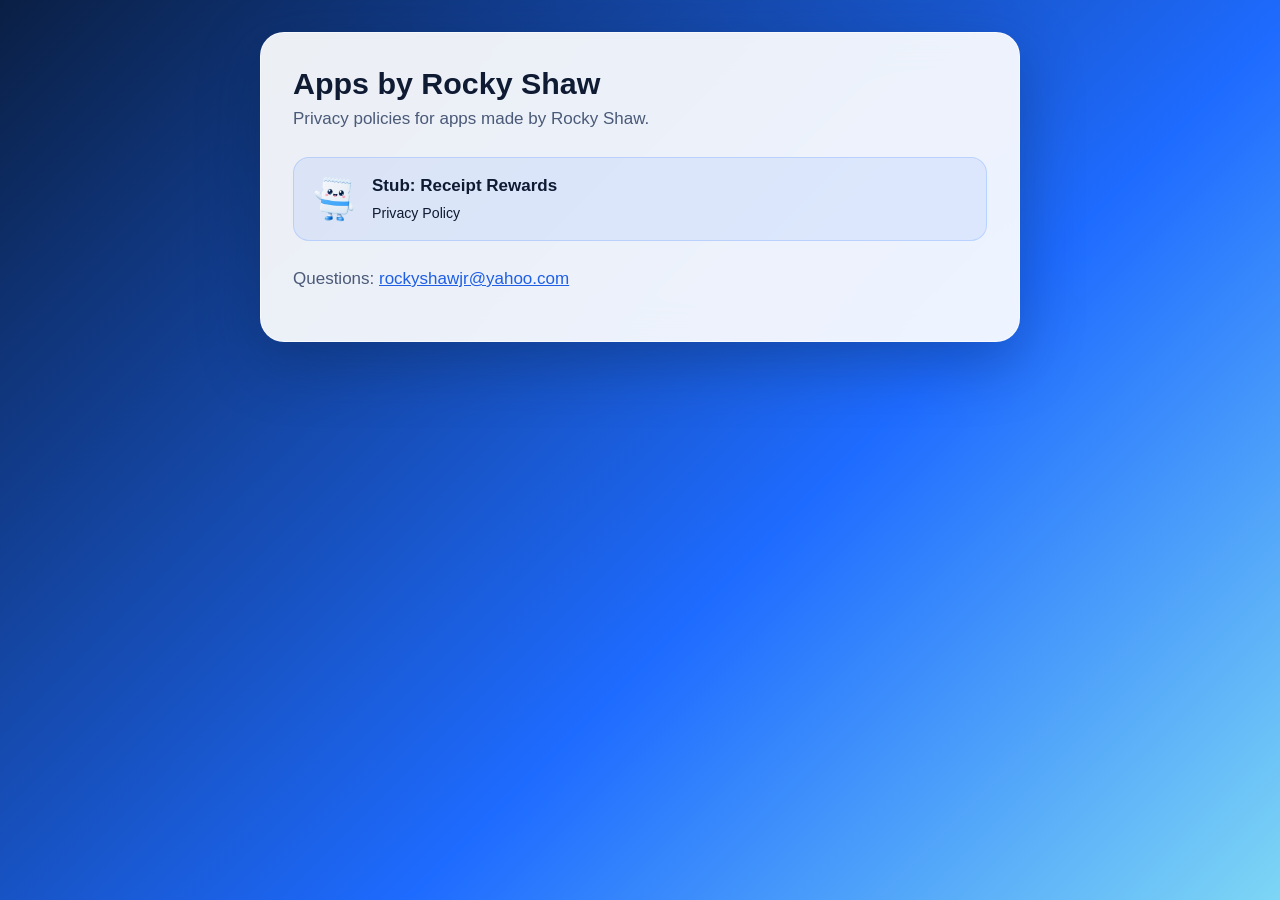
==== index.html @ 3ce2a339 "Privacy policies for apps by Rocky Shaw, starting with Stub" ====
<!doctype html>
<html lang="en">
<head>
<meta charset="utf-8">
<meta name="viewport" content="width=device-width, initial-scale=1">
<title>Apps by Rocky Shaw: Privacy Policies</title>
<link rel="stylesheet" href="style.css">
</head>
<body>
<main class="card">
<h1>Apps by Rocky Shaw</h1>
<p class="sub">Privacy policies for apps made by Rocky Shaw.</p>
<ul class="apps">
<li><a href="stub/"><img src="stub/stubby.png" width="48" height="48" alt=""><span><strong>Stub: Receipt Rewards</strong><br><small>Privacy Policy</small></span></a></li>
</ul>
<p class="contact">Questions: <a href="mailto:rockyshawjr@yahoo.com">rockyshawjr@yahoo.com</a></p>
</main>
</body>
</html>
---- style.css ----
:root { color-scheme: light dark; }
* { box-sizing: border-box; }
body { margin: 0; min-height: 100vh; font: 17px/1.6 -apple-system, BlinkMacSystemFont, "Segoe UI", Roboto, Helvetica, Arial, sans-serif;
  background: linear-gradient(135deg, #0a1f44 0%, #1e6bff 60%, #7dd6f5 100%) fixed; color: #0f1b33; padding: 32px 16px; }
.card { max-width: 760px; margin: 0 auto; background: rgba(255,255,255,0.92); border: 1px solid rgba(255,255,255,0.6);
  border-radius: 24px; padding: 32px; box-shadow: 0 20px 60px rgba(10,31,68,0.35); backdrop-filter: blur(20px); }
h1 { margin: 0; font-size: 1.9rem; line-height: 1.2; }
h2 { margin-top: 1.8em; font-size: 1.2rem; color: #1e4fd6; }
.sub { margin: 4px 0 0; color: #4a5a78; }
a { color: #1e5fe6; }
.back { margin: 0 0 16px; font-size: 0.95rem; }
.app-head { display: flex; align-items: center; gap: 16px; margin-bottom: 16px; }
.apps { list-style: none; padding: 0; margin: 24px 0; }
.apps a { display: flex; align-items: center; gap: 14px; padding: 14px 16px; border-radius: 16px; text-decoration: none; color: inherit;
  background: rgba(30,107,255,0.08); border: 1px solid rgba(30,107,255,0.18); }
.apps a:hover { background: rgba(30,107,255,0.14); }
.contact { color: #4a5a78; }
footer { text-align: center; color: rgba(255,255,255,0.85); font-size: 0.9rem; margin-top: 20px; }
@media (prefers-color-scheme: dark) {
  .card { background: rgba(12,24,52,0.85); border-color: rgba(255,255,255,0.15); color: #e8eefc; }
  .sub, .contact { color: #a9b8d8; } h2 { color: #7dd6f5; } a { color: #8cc4ff; }
}
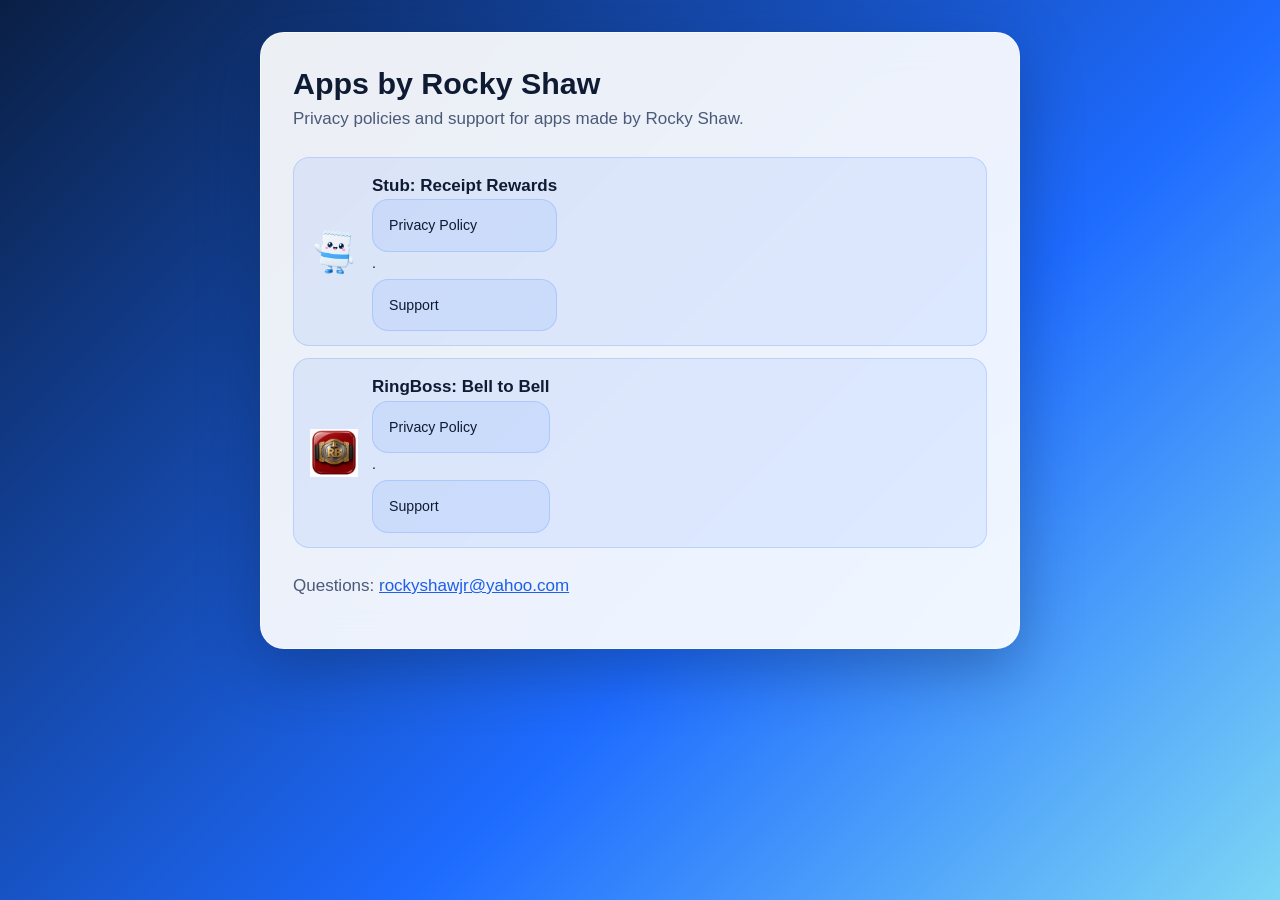
==== commit d620512e: "Add RingBoss privacy policy and support pages" ====
--- a/index.html
+++ b/index.html
@@ -9,9 +9,22 @@
 <body>
 <main class="card">
 <h1>Apps by Rocky Shaw</h1>
-<p class="sub">Privacy policies for apps made by Rocky Shaw.</p>
+<p class="sub">Privacy policies and support for apps made by Rocky Shaw.</p>
 <ul class="apps">
-<li><a href="stub/"><img src="stub/stubby.png" width="48" height="48" alt=""><span><strong>Stub: Receipt Rewards</strong><br><small>Privacy Policy</small></span></a></li>
+<li>
+<div class="row">
+<img src="stub/stubby.png" width="48" height="48" alt="">
+<span><strong>Stub: Receipt Rewards</strong><br>
+<small><a href="stub/">Privacy Policy</a> · <a href="stub/support/">Support</a></small></span>
+</div>
+</li>
+<li>
+<div class="row">
+<img src="ringboss/ringboss-icon.png" width="48" height="48" alt="">
+<span><strong>RingBoss: Bell to Bell</strong><br>
+<small><a href="ringboss/">Privacy Policy</a> · <a href="ringboss/support/">Support</a></small></span>
+</div>
+</li>
 </ul>
 <p class="contact">Questions: <a href="mailto:rockyshawjr@yahoo.com">rockyshawjr@yahoo.com</a></p>
 </main>
--- a/style.css
+++ b/style.css
@@ -20,3 +20,6 @@
   .card { background: rgba(12,24,52,0.85); border-color: rgba(255,255,255,0.15); color: #e8eefc; }
   .sub, .contact { color: #a9b8d8; } h2 { color: #7dd6f5; } a { color: #8cc4ff; }
 }
+.apps li + li { margin-top: 12px; }
+.apps .row { display: flex; align-items: center; gap: 14px; padding: 14px 16px; border-radius: 16px;
+  background: rgba(30,107,255,0.08); border: 1px solid rgba(30,107,255,0.18); }
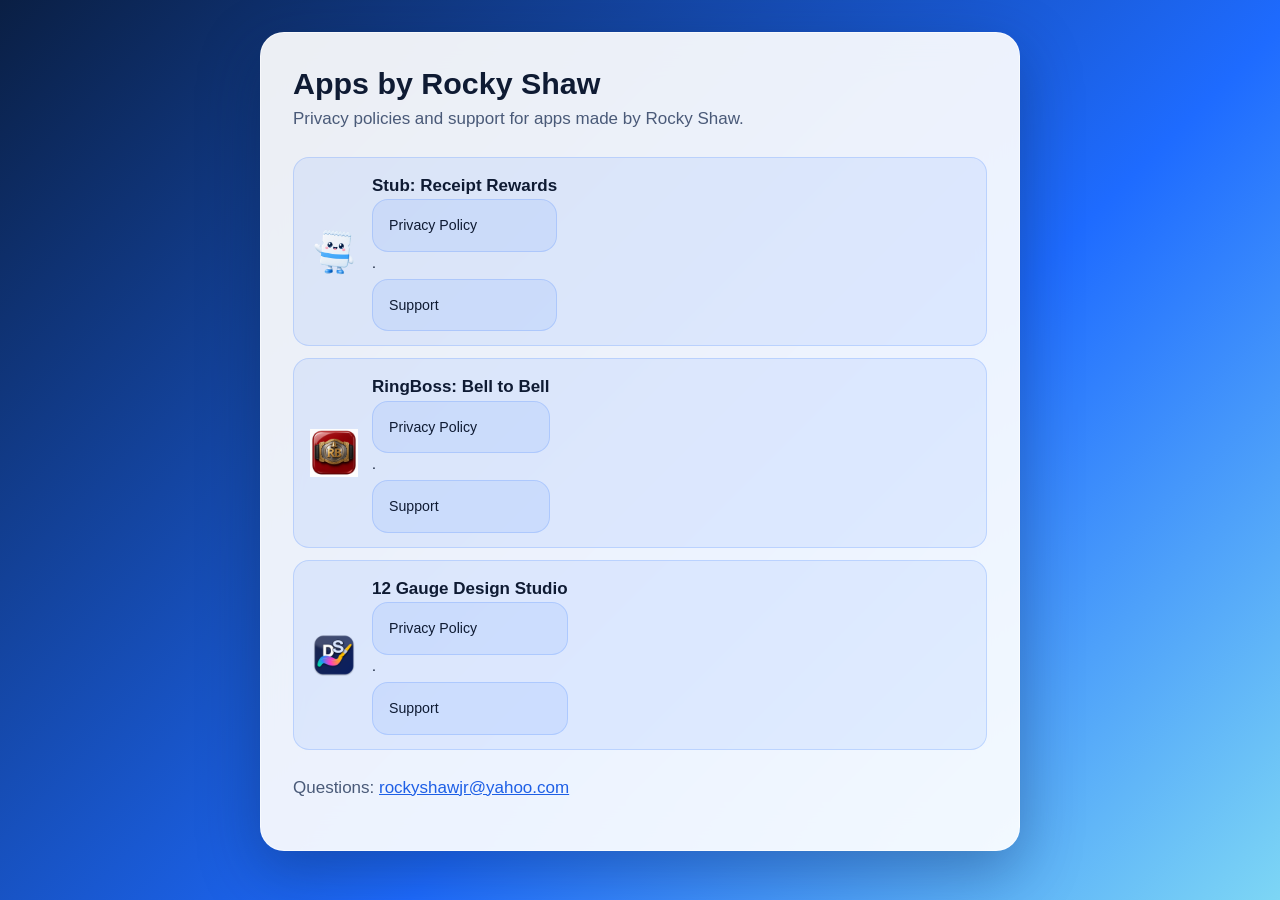
==== commit d6fe4292: "Add 12 Gauge Design Studio privacy policy and support pages" ====
--- a/index.html
+++ b/index.html
@@ -25,6 +25,13 @@
 <small><a href="ringboss/">Privacy Policy</a> · <a href="ringboss/support/">Support</a></small></span>
 </div>
 </li>
+<li>
+<div class="row">
+<img src="design-studio/design-studio-icon.png" width="48" height="48" alt="">
+<span><strong>12 Gauge Design Studio</strong><br>
+<small><a href="design-studio/">Privacy Policy</a> · <a href="design-studio/support/">Support</a></small></span>
+</div>
+</li>
 </ul>
 <p class="contact">Questions: <a href="mailto:rockyshawjr@yahoo.com">rockyshawjr@yahoo.com</a></p>
 </main>
